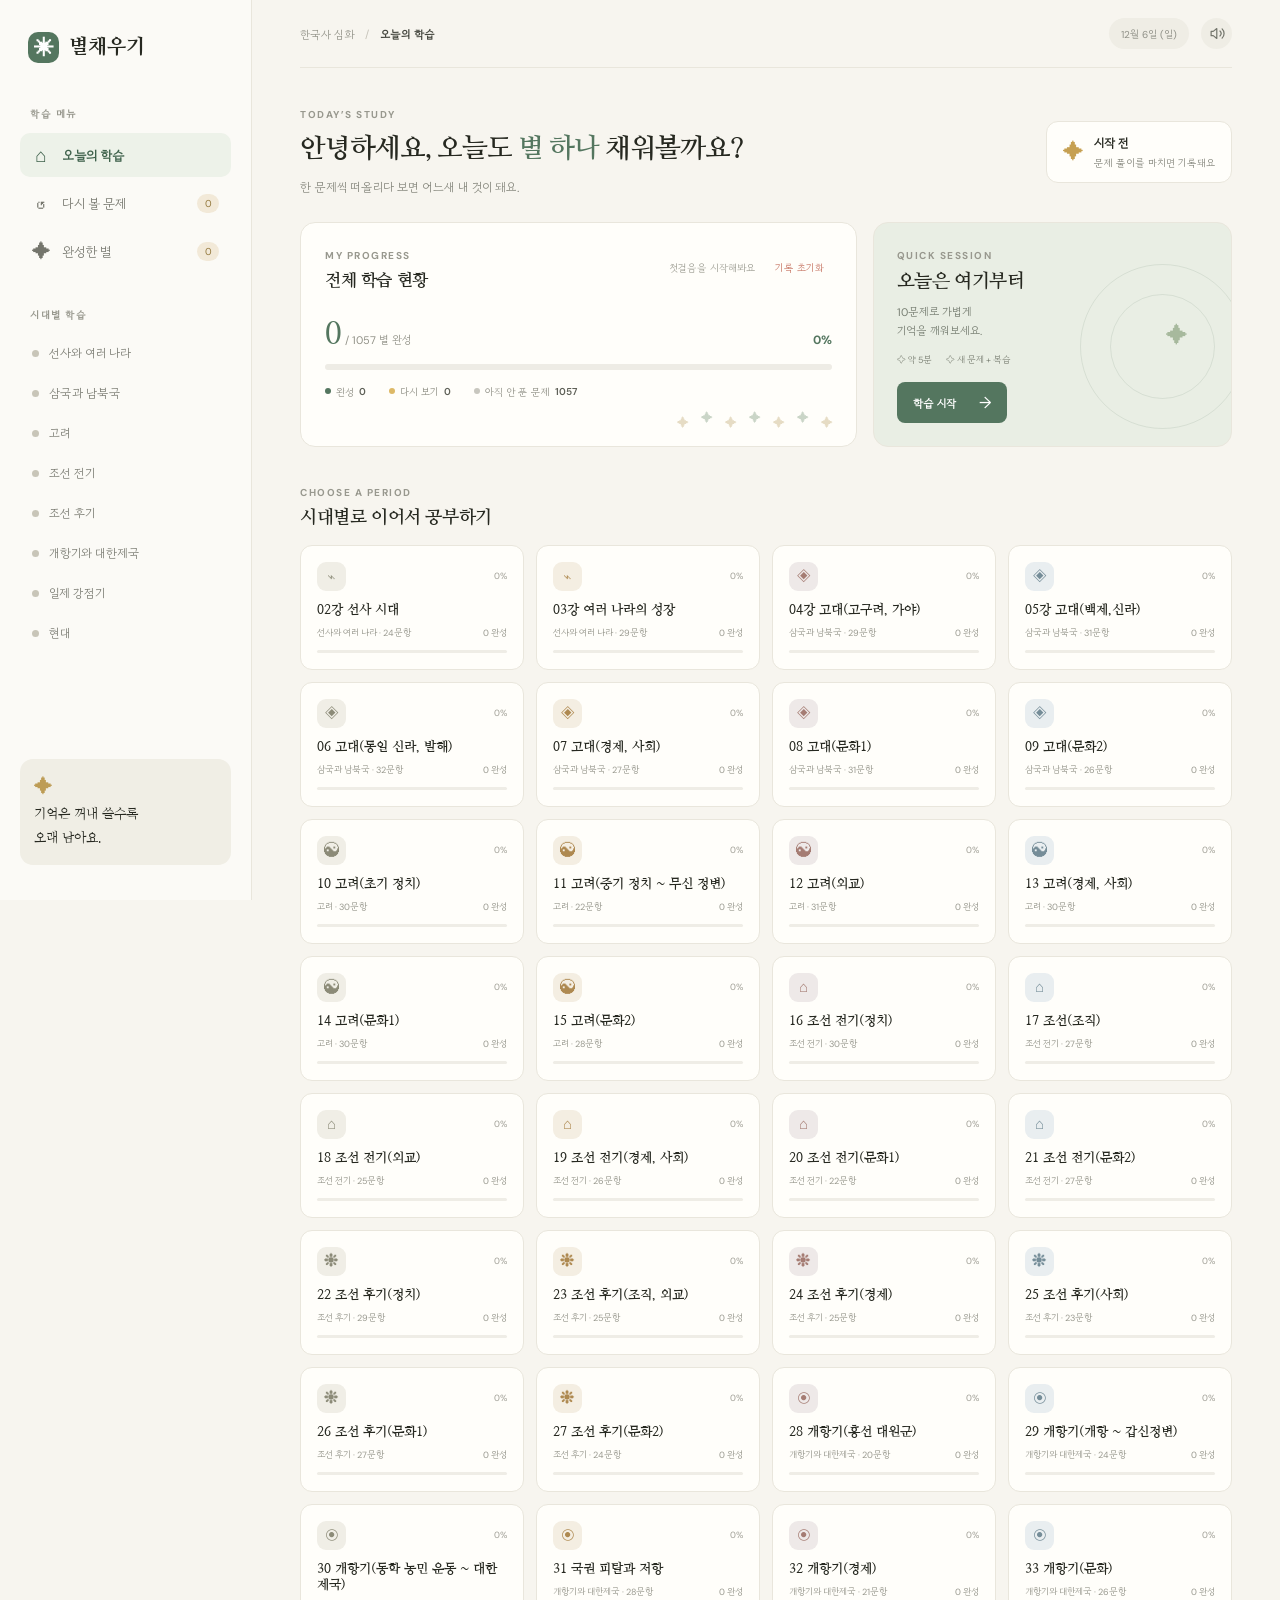
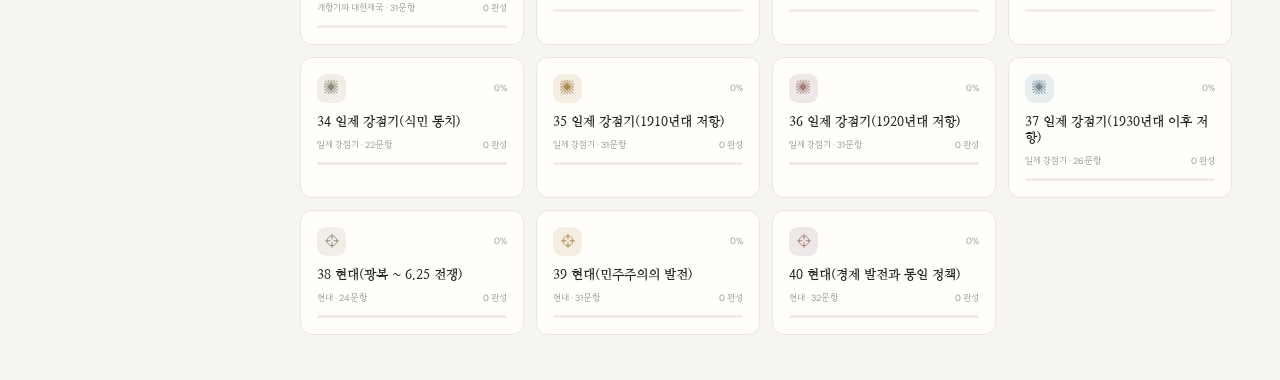
==== index.html @ 047327b3 "Skip mastered questions in lesson practice" ====
<!doctype html>
<html lang="ko">
  <head>
    <meta charset="UTF-8" />
    <meta name="viewport" content="width=device-width, initial-scale=1, viewport-fit=cover" />
    <meta name="theme-color" content="#f7f5ef" />
    <meta name="apple-mobile-web-app-capable" content="yes" />
    <meta name="apple-mobile-web-app-status-bar-style" content="default" />
    <meta name="description" content="한국사 핵심 빈칸을 채우고 반복해서 외우는 별채우기 학습 웹앱" />
    <link rel="manifest" href="manifest.webmanifest" />
    <link rel="icon" href="assets/star.svg" type="image/svg+xml" />
    <link rel="apple-touch-icon" href="assets/star.svg" />
    <link rel="stylesheet" href="assets/styles.css?v=20261003-8" />
    <title>별채우기 — 한국사 암기</title>
  </head>
  <body>
    <div class="app-shell">
      <aside class="sidebar">
        <a class="brand" href="#home" aria-label="별채우기 홈">
          <span class="brand-mark">✳</span><span>별채우기</span>
        </a>
        <div class="side-label">학습 메뉴</div>
        <nav class="nav-list" aria-label="주 메뉴">
          <button class="nav-item active" data-view="home"><span class="nav-icon">⌂</span>오늘의 학습</button>
          <button class="nav-item" data-view="review"><span class="nav-icon">↺</span>다시 볼 문제 <span class="nav-count" id="sidebar-review-count">0</span></button>
          <button class="nav-item" data-view="mastered"><span class="nav-icon">✦</span>완성한 별 <span class="nav-count" id="mastered-nav-count">0</span></button>
        </nav>
        <div class="side-label course-label">시대별 학습</div>
        <div class="course-nav" id="course-nav"></div>
        <div class="sidebar-note"><span class="note-spark">✦</span><p>기억은 꺼내 쓸수록<br />오래 남아요.</p></div>
      </aside>

      <main class="main-content">
        <header class="topbar">
          <div class="breadcrumb"><span>한국사 심화</span><span class="crumb-slash">/</span><strong id="breadcrumb-current">오늘의 학습</strong></div>
          <div class="top-actions"><span class="date-chip" id="today-date"></span><button class="icon-button" id="sound-toggle" aria-label="효과음 설정">♪</button></div>
        </header>

        <section class="view active" id="home-view">
          <div class="welcome-row">
            <div><div class="eyebrow">TODAY’S STUDY</div><h1>안녕하세요, 오늘도 <span>별 하나</span> 채워볼까요?</h1><p class="welcome-copy">한 문제씩 떠올리다 보면 어느새 내 것이 돼요.</p></div>
            <div class="streak-card"><span class="streak-icon">✦</span><div><strong id="streak-value">시작 전</strong><small id="streak-caption">문제 풀이를 마치면 기록돼요</small></div></div>
          </div>

          <div class="overview-grid">
            <article class="panel progress-panel">
              <div class="panel-heading"><div><span class="eyebrow">MY PROGRESS</span><h2>전체 학습 현황</h2></div><div class="progress-tools"><span class="progress-caption" id="progress-caption">첫걸음을 시작해봐요</span><button class="reset-progress-button" id="reset-progress" type="button">기록 초기화</button></div></div>
              <div class="progress-main"><div class="progress-number"><strong id="mastered-count">0</strong><span> / <span id="total-count">0</span> 별 완성</span></div><div class="progress-percent" id="progress-percent">0%</div></div>
              <div class="progress-track"><div class="progress-fill" id="progress-fill"></div></div>
              <div class="progress-footer"><span><i class="dot dot-done"></i>완성 <b id="done-count">0</b></span><span><i class="dot dot-review"></i>다시 보기 <b id="review-inline-count">0</b></span><span><i class="dot dot-new"></i>아직 안 푼 문제 <b id="new-count">0</b></span></div>
              <div class="mini-stars" aria-hidden="true"><span>✦</span><span>✦</span><span>✦</span><span>✦</span><span>✦</span><span>✦</span><span>✦</span></div>
            </article>
            <article class="panel session-panel">
              <span class="eyebrow">QUICK SESSION</span><h2>오늘은 여기부터</h2><p>10문제로 가볍게<br />기억을 깨워보세요.</p>
              <div class="session-meta"><span>✧ 약 5분</span><span>✧ 새 문제 + 복습</span></div>
              <button class="primary-button" id="start-session">학습 시작 <span>→</span></button>
              <div class="orbit orbit-one"></div><div class="orbit orbit-two"></div><span class="session-star">✦</span>
            </article>
          </div>

          <div class="section-heading" id="period-section"><div><span class="eyebrow">CHOOSE A PERIOD</span><h2>시대별로 이어서 공부하기</h2></div></div>
          <div class="course-grid" id="course-grid"></div>
        </section>

        <section class="view" id="study-view">
          <div class="study-top"><button class="back-button" id="leave-study">← <span>학습 나가기</span></button><div class="study-context"><span id="study-course-label">고대</span><span class="crumb-slash">·</span><span id="study-topic-label">선사 시대</span></div><div class="study-counter"><span id="study-index">1</span><i>/</i><span id="study-total">10</span></div></div>
          <div class="study-progress-track"><div class="study-progress-fill" id="study-progress-fill"></div></div>
          <div class="study-layout">
            <article class="question-card">
              <div class="question-kicker"><span class="question-number" id="question-number">01</span><span class="question-tag" id="question-tag">선사 시대</span><span class="question-type">빈칸 채우기</span></div>
              <h1 class="question-text" id="question-text"></h1>
              <p class="question-hint" id="question-hint">빈칸에 들어갈 말을 떠올려 보세요.</p>
              <div class="answer-area" id="answer-area"></div>
              <div class="answer-actions"><button class="hint-button" id="hint-button">초성 힌트 보기 <span>↗</span></button><button class="primary-button check-button" id="check-answer">정답 확인 <span>→</span></button></div>
              <div class="result-box hidden" id="result-box" aria-live="polite"></div>
            </article>
            <aside class="study-aside">
              <div class="aside-star-art"><div class="star-ring ring-a"></div><div class="star-ring ring-b"></div><span class="big-star">✦</span><span class="tiny-star t1">✧</span><span class="tiny-star t2">✧</span><span class="tiny-star t3">✦</span></div>
              <div class="aside-message"><span class="eyebrow">REMEMBER</span><h3>먼저 떠올리고,<br />그 다음 확인해요.</h3><p>기억을 꺼내는 연습이<br />오래가는 암기를 만들어요.</p></div>
              <div class="session-score"><span>이번 세션 정답</span><strong id="session-score">0</strong><span>문제</span></div>
            </aside>
          </div>
        </section>

        <section class="view" id="review-view">
          <div class="review-header"><div><span class="eyebrow">YOUR REVIEW LIST</span><h1>다시 보면 내 것이 돼요.</h1><p>틀렸거나 헷갈렸던 문제를 모았어요.</p></div><div class="review-bubble"><span>↺</span><strong id="review-total-head">0</strong><small>문제 대기 중</small></div></div>
          <div class="review-filter"><div class="filter-tabs"><button class="filter-tab active" data-filter="all">전체 <span id="filter-count-all">0</span></button><button class="filter-tab" data-filter="wrong">틀린 문제 <span id="filter-count-wrong">0</span></button><button class="filter-tab" data-filter="unsure">헷갈린 문제 <span id="filter-count-unsure">0</span></button></div><button class="primary-button review-start" id="start-review">복습 시작 <span>→</span></button></div>
          <div class="review-list" id="review-list"></div>
        </section>

        <section class="view" id="mastered-view">
          <div class="review-header"><div><span class="eyebrow">YOUR COMPLETED STARS</span><h1>완성한 별을 다시 살펴봐요.</h1><p>확실히 기억한다고 표시한 문제와 정답을 모았어요.</p></div><div class="review-bubble"><span>✦</span><strong id="mastered-total-head">0</strong><small>완성한 문제</small></div></div>
          <div class="mastered-toolbar"><label for="mastered-course-filter">시대별로 보기</label><select id="mastered-course-filter"><option value="all">전체 시대</option></select></div>
          <div class="review-list" id="mastered-list"></div>
        </section>

        <section class="view" id="complete-view">
          <div class="complete-card"><div class="complete-art"><span>✦</span><span>✧</span><span>✦</span><div class="complete-orbit"></div></div><span class="eyebrow">SESSION COMPLETE</span><h1>오늘의 별을 채웠어요!</h1><p id="complete-message">오늘도 기억을 꺼내는 연습을 했어요.</p><div class="complete-stats"><div><strong id="complete-correct">0</strong><span>맞힌 문제</span></div><i></i><div><strong id="complete-mastered">0</strong><span>완성한 별</span></div><i></i><div><strong id="complete-review">0</strong><span>다시 볼 문제</span></div></div><button class="primary-button" id="return-home">홈으로 돌아가기 <span>→</span></button></div>
        </section>
      </main>
      <nav class="mobile-nav" aria-label="하단 메뉴"><button class="active" data-view="home"><span>⌂</span>학습</button><button id="mobile-period-nav"><span>◷</span>시대별</button><button data-view="review"><span>↺</span>복습<em id="mobile-review-count">0</em></button><button data-view="mastered"><span>✦</span>완성</button></nav>
      <div class="mobile-period-overlay hidden" id="mobile-period-overlay"><section class="mobile-period-menu" role="dialog" aria-modal="true" aria-labelledby="mobile-period-title"><div class="mobile-period-heading"><h2 id="mobile-period-title">시대별 학습</h2><button id="close-mobile-period" type="button" aria-label="닫기">×</button></div><div id="mobile-period-list" class="mobile-period-list"></div></section></div>
    </div>
    <div class="toast" id="toast" role="status"></div>
    <script src="assets/main.js?v=20261004-17"></script>
  </body>
</html>
---- assets/styles.css ----
@import url('https://fonts.googleapis.com/css2?family=DM+Sans:wght@400;500;600;700&family=Gowun+Dodum&family=Nanum+Myeongjo:wght@400;700;800&display=swap');
:root{--paper:#f7f5ef;--white:#fffefa;--ink:#262820;--muted:#898a80;--line:#e9e6dc;--green:#54765f;--green-dark:#3f624c;--green-pale:#edf2e9;--gold:#ddb967;--coral:#c87968;--serif:'Nanum Myeongjo',serif;--sans:'DM Sans','Gowun Dodum',sans-serif}*{box-sizing:border-box}html{min-height:100%;background:var(--paper)}body{margin:0;color:var(--ink);font-family:var(--sans);font-size:14px;background:var(--paper);min-height:100vh;-webkit-font-smoothing:antialiased}button{font:inherit;color:inherit;border:0;cursor:pointer;-webkit-tap-highlight-color:transparent}.app-shell{min-height:100vh}.sidebar{width:252px;background:#fbfaf6;border-right:1px solid var(--line);position:fixed;inset:0 auto 0 0;padding:32px 20px 20px;display:flex;flex-direction:column;z-index:5}.brand{display:flex;align-items:center;gap:10px;text-decoration:none;color:var(--ink);font-family:var(--serif);font-size:20px;font-weight:800;margin:0 0 43px 8px}.brand-mark{display:grid;place-items:center;width:31px;height:31px;border-radius:10px;background:var(--green);color:#fff;font-family:var(--sans);font-size:20px}.side-label,.eyebrow{font-size:10px;letter-spacing:1.5px;font-weight:700;color:#98988e}.side-label{margin:0 0 12px 10px}.nav-list{display:grid;gap:4px}.nav-item{width:100%;height:44px;text-align:left;display:flex;align-items:center;gap:12px;background:transparent;border-radius:10px;padding:0 12px;color:#74756c;font-size:13px}.nav-item.active{background:var(--green-pale);color:var(--green-dark);font-weight:700}.nav-icon{width:18px;text-align:center;font-size:19px}.nav-count{margin-left:auto;min-width:22px;padding:3px 6px;text-align:center;background:#f2e9d8;color:#957a3f;border-radius:20px;font-size:10px}.course-label{margin-top:34px}.course-nav{display:grid;gap:2px;overflow:auto}.course-item{display:flex;align-items:center;gap:10px;height:38px;background:none;text-align:left;padding:0 12px;color:#7b7c73;border-radius:8px;font-size:12px}.course-item:hover,.course-item.selected{background:#f0eee6;color:var(--green-dark)}.course-dot{width:7px;height:7px;background:#c8c5b8;border-radius:50%}.course-item.selected .course-dot{background:var(--green)}.sidebar-note{margin-top:auto;margin-bottom:15px;background:#f0eee5;border-radius:13px;padding:15px 14px;position:relative}.sidebar-note p{font-family:var(--serif);font-size:13px;line-height:1.8;margin:4px 0 0}.note-spark{color:#bd9c55;font-size:19px}.main-content{margin-left:252px;padding:0 48px 45px;max-width:1600px}.topbar{height:68px;border-bottom:1px solid var(--line);display:flex;align-items:center;justify-content:space-between}.breadcrumb{display:flex;gap:11px;align-items:center;font-size:11px;color:#929288}.breadcrumb strong{color:#45473f;font-weight:600}.crumb-slash{color:#c6c3b9}.top-actions{display:flex;align-items:center;gap:12px}.date-chip{font-size:10px;color:#8f9087;background:#efede5;border-radius:20px;padding:8px 12px}.icon-button{width:31px;height:31px;border-radius:50%;background:#efede5;color:#73756c}.view{display:none}.view.active{display:block}.welcome-row{display:flex;justify-content:space-between;align-items:center;padding:40px 0 26px}.welcome-row h1{font-family:var(--serif);font-size:27px;line-height:1.5;letter-spacing:-1px;margin:8px 0}.welcome-row h1 span{color:var(--green)}.welcome-copy{margin:0;color:#85867c;font-size:12px}.streak-card{display:flex;align-items:center;gap:10px;background:#fffefa;border:1px solid var(--line);padding:12px 16px;border-radius:12px}.streak-icon{color:#c6a052;font-size:21px}.streak-card strong,.streak-card small{display:block}.streak-card strong{font-size:12px}.streak-card small{font-size:10px;color:var(--muted);margin-top:3px}.overview-grid{display:grid;grid-template-columns:1.55fr 1fr;gap:16px}.panel{border:1px solid var(--line);border-radius:15px;background:var(--white);min-height:225px;position:relative;overflow:hidden}.progress-panel{padding:22px 24px}.panel-heading{display:flex;justify-content:space-between;align-items:center}.panel h2,.section-heading h2{font-family:var(--serif);font-size:17px;margin:7px 0 0;letter-spacing:-.4px}.progress-caption{font-size:10px;color:#a0a096}.progress-main{display:flex;align-items:baseline;justify-content:space-between;margin-top:24px}.progress-number strong{font-family:var(--serif);font-size:31px;font-weight:700;color:var(--green)}.progress-number span{font-size:11px;color:#929288}.progress-percent{font-weight:700;color:var(--green);font-size:12px}.progress-track,.study-progress-track{height:6px;border-radius:10px;background:#eeece5;overflow:hidden}.progress-track{margin-top:10px}.progress-fill,.study-progress-fill{height:100%;width:0;background:var(--green);border-radius:inherit;transition:width .35s}.progress-footer{display:flex;gap:23px;margin-top:14px;font-size:10px;color:#929288}.progress-footer span{display:flex;align-items:center;gap:5px}.progress-footer b{color:#5e6057;font-weight:600}.dot{width:6px;height:6px;border-radius:50%;display:inline-block}.dot-done{background:var(--green)}.dot-review{background:var(--gold)}.dot-new{background:#c8c7bf}.mini-stars{position:absolute;right:23px;bottom:15px;color:#e6dcc4;display:flex;gap:12px;font-size:12px}.mini-stars span:nth-child(2n){transform:translateY(-5px);color:#cad5c7}.session-panel{padding:22px 23px;background:#e9eee4}.session-panel h2{font-size:19px;position:relative;z-index:1}.session-panel p{color:#777e72;font-size:11px;line-height:1.8;margin:9px 0 11px;position:relative;z-index:1}.session-meta{display:flex;gap:14px;color:#82877b;font-size:9px;position:relative;z-index:1}.primary-button{height:41px;border-radius:8px;background:var(--green);color:white;padding:0 16px;font-size:11px;font-weight:700;display:inline-flex;align-items:center;justify-content:center;gap:23px;transition:background .2s,transform .2s}.primary-button:hover{background:var(--green-dark);transform:translateY(-1px)}.session-panel .primary-button{margin-top:16px;position:relative;z-index:1}.session-panel .primary-button span,.check-button span,.review-start span{font-size:16px;font-weight:400}.orbit{position:absolute;border:1px solid rgba(84,118,95,.13);border-radius:50%;width:165px;height:165px;right:-14px;top:41px}.orbit-two{width:105px;height:105px;right:16px;top:71px}.session-star{position:absolute;right:43px;top:98px;color:#a7b99d;font-size:22px}.section-heading{display:flex;justify-content:space-between;align-items:flex-end;margin:35px 0 15px}.section-heading h2{font-size:18px}.text-button{background:none;color:#85867c;font-size:10px;padding:6px 0}.text-button span{color:var(--green);margin-left:5px}.course-grid{display:grid;grid-template-columns:repeat(4,minmax(0,1fr));gap:12px}.course-card{border:1px solid var(--line);border-radius:12px;background:var(--white);min-height:120px;padding:16px;cursor:pointer;transition:transform .2s,border-color .2s;position:relative}.course-card:hover{transform:translateY(-2px);border-color:#b5c4b0}.course-card-top{display:flex;justify-content:space-between;align-items:center}.course-icon{width:29px;height:29px;background:#f0eee6;border-radius:9px;display:grid;place-items:center;color:#8c8b78;font-size:15px}.course-card:nth-child(4n+2) .course-icon{background:#f4eee2;color:#ae8950}.course-card:nth-child(4n+3) .course-icon{background:#eee9e8;color:#a57c73}.course-card:nth-child(4n+4) .course-icon{background:#e9eef0;color:#758d98}.course-completion{font-size:9px;color:#a09f96}.course-card h3{font-family:var(--serif);font-size:13px;margin:12px 0 7px}.course-meta{font-size:9px;color:#99998f;display:flex;justify-content:space-between}.course-mini-track{height:3px;background:#efede6;border-radius:9px;margin-top:11px}.course-mini-fill{height:100%;background:var(--green);border-radius:inherit}.bottom-tip{margin-top:20px;border-top:1px solid var(--line);padding:16px 2px;display:flex;align-items:center;gap:10px;color:#818278}.bottom-tip>span:first-child{font-size:17px;color:#b49b62}.bottom-tip p{font-family:var(--serif);font-size:11px;margin:0}.tip-label{margin-left:auto;font-size:9px;color:#aaa99f}.study-top{display:grid;grid-template-columns:1fr auto 1fr;align-items:center;padding:22px 0 15px}.back-button{justify-self:start;background:none;color:#85867c;font-size:12px;padding:8px 0}.back-button span{margin-left:6px}.study-context{font-size:11px;color:#73776d}.study-counter{justify-self:end;font-size:12px;color:#55594f}.study-counter i{font-style:normal;color:#b6b6ad;margin:0 5px}.study-progress-track{height:4px}.study-progress-fill{background:#92a68e}.study-layout{display:grid;grid-template-columns:minmax(0,1fr) 270px;gap:20px;max-width:1080px;margin:45px auto 0}.question-card{background:var(--white);border:1px solid var(--line);border-radius:17px;padding:33px 37px 28px;min-height:400px;box-shadow:0 8px 30px rgba(66,66,45,.025)}.question-kicker{display:flex;align-items:center;gap:9px}.question-number{font-family:var(--serif);font-size:13px;font-weight:700;color:var(--green);background:var(--green-pale);border-radius:7px;padding:6px 8px}.question-tag{font-size:10px;color:#88897f}.question-type{margin-left:auto;font-size:9px;color:#a0a096;background:#f2f0e9;border-radius:20px;padding:6px 10px}.question-text{font-family:var(--serif);font-size:22px;line-height:2.1;letter-spacing:-.7px;font-weight:700;margin:35px 0 9px;word-break:keep-all}.blank-input{font:700 18px var(--sans);color:var(--green-dark);border:0;border-bottom:2px solid #b9c8b4;border-radius:0;background:#f2f5ef;width:90px;min-width:48px;max-width:175px;text-align:center;padding:4px 7px;outline:none;vertical-align:baseline}.blank-input:focus{border-color:var(--green);background:#edf2e9}.blank-input.correct{color:var(--green);border-color:var(--green)}.blank-input.wrong{color:var(--coral);border-color:var(--coral);background:#fbefeb}.question-hint{font-size:10px;color:#a09f96;margin:0 0 25px}.answer-area{display:grid;grid-template-columns:repeat(2,minmax(0,1fr));gap:11px}.answer-field label{display:block;font-size:9px;color:#95958b;margin-bottom:6px}.answer-field input{width:100%;height:42px;border:1px solid #e8e6dc;background:#fbfaf6;border-radius:8px;padding:0 11px;font-size:13px;outline:none}.answer-field input:focus{border-color:#9aad94;box-shadow:0 0 0 3px rgba(84,118,95,.08)}.answer-actions{display:flex;align-items:center;justify-content:space-between;margin-top:22px}.hint-button{background:none;color:#85867c;font-size:10px}.hint-button span{margin-left:4px;color:var(--gold)}.check-button{min-width:133px}.result-box{margin-top:16px;border-radius:9px;padding:13px 15px;font-size:11px;line-height:1.7}.result-box.correct{background:#edf3e9;color:#496b52}.result-box.incorrect{background:#f8eeea;color:#a76253}.result-title{font-weight:700;margin-bottom:3px}.result-answer{font-family:var(--serif);font-weight:700}.result-actions{display:flex;gap:8px;margin-top:10px}.result-actions button{font-size:10px;padding:7px 10px;border-radius:6px;background:rgba(255,255,255,.65);color:inherit}.study-aside{border-radius:15px;background:#eeeee6;overflow:hidden;position:relative;min-height:400px;display:flex;flex-direction:column}.aside-star-art{height:188px;position:relative;display:grid;place-items:center;background:#e8ebe1}.star-ring{position:absolute;border:1px solid rgba(84,118,95,.2);border-radius:50%;width:125px;height:125px}.ring-b{width:165px;height:165px}.big-star{font-size:39px;color:#829a7d;text-shadow:0 0 24px rgba(133,163,126,.3)}.tiny-star{position:absolute;color:#bcaa76;font-size:13px}.t1{left:26%;top:30%}.t2{right:25%;top:26%;font-size:10px}.t3{right:30%;bottom:22%;font-size:10px}.aside-message{padding:18px 22px}.aside-message h3{font-family:var(--serif);font-size:15px;line-height:1.8;margin:8px 0}.aside-message p{color:#88897e;font-size:10px;line-height:1.7;margin:0}.session-score{margin-top:auto;border-top:1px solid #dedfd5;padding:14px 21px;display:flex;align-items:baseline;gap:7px;color:#88897f;font-size:10px}.session-score strong{font:700 21px var(--serif);color:var(--green)}.review-header{display:flex;justify-content:space-between;align-items:center;padding:41px 0 25px}.review-header h1{font:700 25px var(--serif);letter-spacing:-.6px;margin:9px 0}.review-header p{font-size:11px;color:#88897f;margin:0}.review-bubble{width:82px;height:82px;border:1px solid var(--line);background:var(--white);border-radius:50%;display:flex;flex-direction:column;align-items:center;justify-content:center;position:relative}.review-bubble>span{font-size:13px;color:var(--gold);position:absolute;top:7px;right:17px}.review-bubble strong{font:700 21px var(--serif);color:var(--green);margin-top:4px}.review-bubble small{font-size:8px;color:#9a9a90;margin-top:2px}.review-filter{display:flex;justify-content:space-between;align-items:center;border-bottom:1px solid var(--line)}.filter-tabs{display:flex;gap:19px}.filter-tab{background:none;padding:12px 1px;color:#8b8c83;font-size:10px;border-bottom:2px solid transparent}.filter-tab.active{color:var(--green-dark);font-weight:700;border-color:var(--green)}.filter-tab span{margin-left:4px;color:#aaa99f}.review-start{height:36px;margin-bottom:7px}.review-list{display:grid;gap:9px;padding-top:15px}.review-row{background:var(--white);border:1px solid var(--line);border-radius:11px;padding:14px 16px;display:grid;grid-template-columns:auto 1fr auto;align-items:center;gap:12px}.review-state{font-size:8px;border-radius:20px;padding:6px 8px;background:#f7ebe6;color:#ad6d5d;white-space:nowrap}.review-state.unsure{background:#f5f0e3;color:#aa8a4a}.review-row p{font:700 12px/1.8 var(--serif);margin:0}.review-row small{display:block;font:10px var(--sans);color:#98988d;margin-top:4px}.review-open{background:#f1f0e9;color:#74766c;border-radius:7px;padding:8px 11px;font-size:9px}.empty-state{text-align:center;padding:80px 15px;background:var(--white);border:1px dashed #dedbd0;border-radius:13px}.empty-state>span{font-size:29px;color:#bdad7e}.empty-state h3{font:700 17px var(--serif);margin:13px 0 7px}.empty-state p{font-size:11px;color:#8f9086;margin:0}.complete-card{max-width:550px;margin:66px auto 0;text-align:center;background:var(--white);border:1px solid var(--line);border-radius:18px;padding:35px 35px 31px;position:relative;overflow:hidden}.complete-art{height:110px;position:relative;display:grid;place-items:center;color:#879b7e}.complete-art>span:first-child{font-size:53px;text-shadow:0 0 24px #dbe4d6}.complete-art>span:nth-child(2){position:absolute;top:15px;left:31%;color:#c4aa69}.complete-art>span:nth-child(3){position:absolute;top:25px;right:30%;font-size:12px;color:#c4aa69}.complete-orbit{position:absolute;width:118px;height:118px;border:1px solid #e6e8dc;border-radius:50%}.complete-card h1{font:700 23px var(--serif);margin:10px 0}.complete-card>p{font-size:11px;color:#85867c}.complete-stats{display:flex;justify-content:center;align-items:center;gap:30px;margin:27px 0}.complete-stats div{display:grid;gap:5px}.complete-stats strong{font:700 21px var(--serif);color:var(--green)}.complete-stats span{font-size:9px;color:#93938a}.complete-stats i{height:28px;border-left:1px solid var(--line)}.complete-card>.primary-button{margin-top:2px}.mobile-nav{display:none}.toast{position:fixed;bottom:25px;left:50%;transform:translate(-50%,15px);padding:11px 16px;border-radius:9px;background:#33382f;color:#fff;font-size:11px;opacity:0;pointer-events:none;transition:.25s;z-index:20}.toast.show{opacity:1;transform:translate(-50%,0)}.hidden{display:none!important}
@media(min-width:1400px){.main-content{padding-left:64px;padding-right:64px}.course-card{min-height:132px;padding:18px}.panel{min-height:240px}.study-layout{margin-top:55px}.question-card{padding:39px 44px}.question-text{font-size:25px}}
@media(max-width:1100px){.sidebar{width:220px;padding-left:15px;padding-right:15px}.main-content{margin-left:220px;padding-left:28px;padding-right:28px}.course-grid{grid-template-columns:repeat(3,minmax(0,1fr))}.overview-grid{grid-template-columns:1fr 1fr}.progress-footer{gap:12px}.study-layout{grid-template-columns:minmax(0,1fr) 225px;gap:14px}.question-card{padding:28px}.welcome-row h1{font-size:23px}}
@media(max-width:760px){.sidebar{display:none}.main-content{margin:0;padding:0 19px 85px}.topbar{height:57px}.date-chip{display:none}.welcome-row{padding:26px 0 19px;align-items:flex-start}.welcome-row h1{font-size:21px}.welcome-copy{font-size:10px}.streak-card{padding:9px 11px;gap:7px}.streak-icon{font-size:17px}.streak-card strong{font-size:10px}.streak-card small{font-size:8px}.overview-grid{grid-template-columns:1fr;gap:10px}.panel{min-height:202px}.session-panel{min-height:205px}.section-heading{margin:26px 0 12px}.section-heading h2{font-size:15px}.course-grid{grid-template-columns:repeat(2,minmax(0,1fr));gap:9px}.course-card{padding:13px;min-height:112px}.course-card h3{font-size:12px}.bottom-tip{align-items:flex-start}.bottom-tip p{line-height:1.7}.tip-label{display:none}.study-top{padding-top:13px}.study-layout{display:block;margin-top:22px}.question-card{padding:23px 19px;min-height:0}.question-text{font-size:19px;line-height:2;margin:27px 0 8px}.question-hint{margin-bottom:19px}.answer-area{grid-template-columns:1fr 1fr}.study-aside{display:none}.study-context{font-size:10px}.back-button{font-size:10px}.review-header{padding:27px 0 19px}.review-header h1{font-size:20px}.review-bubble{width:67px;height:67px}.review-filter{align-items:flex-end}.filter-tabs{gap:12px}.filter-tab{font-size:9px}.review-row{grid-template-columns:auto 1fr;gap:8px;padding:12px}.review-row p{font-size:11px}.review-open{grid-column:2;justify-self:start}.complete-card{margin-top:35px;padding:27px 18px}.mobile-nav{height:61px;position:fixed;bottom:0;left:0;right:0;display:flex;justify-content:space-around;align-items:center;background:#fbfaf7;border-top:1px solid var(--line);z-index:10;padding-bottom:env(safe-area-inset-bottom)}.mobile-nav button{position:relative;background:none;color:#93938a;font-size:9px;display:grid;justify-items:center;gap:2px}.mobile-nav button span{font-size:20px}.mobile-nav button.active{color:var(--green-dark)}.mobile-nav em{font-style:normal;position:absolute;right:-12px;top:-3px;border-radius:9px;background:#e9debf;color:#857343;padding:1px 4px;font-size:8px}.study-progress-track{margin-bottom:0}.question-type{font-size:8px}.answer-actions{margin-top:17px}.check-button{height:39px}.result-actions{flex-wrap:wrap}}
@media(orientation:landscape) and (min-width:761px) and (max-height:700px){.study-layout{margin-top:22px}.question-card{min-height:0;padding:22px 30px}.question-text{margin-top:18px;font-size:20px;line-height:1.8}.question-hint{margin-bottom:12px}.study-aside{min-height:360px}.aside-star-art{height:150px}.aside-message{padding-top:12px}.welcome-row{padding-top:26px;padding-bottom:18px}}
@media(prefers-reduced-motion:reduce){*,*::before,*::after{scroll-behavior:auto!important;transition:none!important}}

.mastered-toolbar{display:flex;align-items:center;gap:12px;padding:16px 0;border-bottom:1px solid var(--line);font-size:10px;color:#85867c}.mastered-toolbar select{appearance:none;-webkit-appearance:none;height:38px;min-width:190px;border:1px solid var(--line);border-radius:9px;background-color:var(--white);background-image:url("data:image/svg+xml,%3Csvg xmlns='http://www.w3.org/2000/svg' viewBox='0 0 12 8'%3E%3Cpath d='m1 1 5 5 5-5' fill='none' stroke='%2354765f' stroke-linecap='round' stroke-linejoin='round' stroke-width='1.5'/%3E%3C/svg%3E");background-repeat:no-repeat;background-position:right 13px center;background-size:12px;padding:0 38px 0 12px;color:var(--green-dark);font:600 11px var(--sans);cursor:pointer;transition:border-color .2s,box-shadow .2s,background-color .2s}.mastered-toolbar select:hover{background-color:#fbfaf6;border-color:#d5d2c7}.mastered-toolbar select:focus-visible{outline:none;border-color:var(--green);box-shadow:0 0 0 3px rgba(84,118,95,.12)}.mastered-toolbar select option{background:var(--white);color:var(--ink)}.mastered-answer{background:#edf3e9;color:#496b52;border-radius:4px;padding:1px 4px;font-weight:700}.mastered-state{background:#edf3e9;color:#496b52}.mastered-row p{line-height:2}
.progress-tools{display:flex;align-items:center;gap:12px}.reset-progress-button{background:transparent;color:var(--coral);font-size:10px;padding:6px 8px;border-radius:7px;white-space:nowrap;transition:background-color .2s,color .2s}.reset-progress-button:hover{background:#f8eeea;color:#a85f50}.reset-progress-button:focus-visible{outline:2px solid var(--coral);outline-offset:2px}@media(max-width:720px){.progress-tools{gap:6px}.reset-progress-button{font-size:9px;padding:5px 6px}}

/* Keep the dashboard cards readable at tablet widths. */
@media(max-width:1100px){.overview-grid{grid-template-columns:minmax(0,1fr)}.progress-panel .panel-heading{align-items:flex-start;gap:12px}.progress-panel .panel-heading>div:first-child{min-width:0}.progress-panel .panel-heading h2{white-space:nowrap}.progress-tools{flex-direction:column;align-items:flex-end;gap:3px;flex-shrink:0}.progress-caption{text-align:right}}
@media(max-width:760px){.progress-panel .panel-heading{gap:8px}.progress-panel .panel-heading h2{font-size:15px}.progress-tools{gap:2px}.progress-caption{font-size:9px}}
.icon-button svg{width:17px;height:17px;display:block;margin:auto;transform:translateX(1px);fill:none;stroke:currentColor;stroke-width:1.7;stroke-linecap:round;stroke-linejoin:round}
.mobile-period-overlay{position:fixed;inset:0;z-index:12;background:#26282055;display:flex;align-items:flex-end;justify-content:center;padding:16px 16px calc(73px + env(safe-area-inset-bottom))}.mobile-period-menu{width:min(100%,440px);max-height:min(68vh,570px);overflow:auto;border:1px solid var(--line);border-radius:18px;background:var(--white);box-shadow:0 14px 50px #26282022;padding:17px 18px 15px}.mobile-period-heading{display:flex;align-items:center;justify-content:space-between;margin-bottom:10px}.mobile-period-heading h2{font:700 17px var(--serif);margin:0}.mobile-period-heading button{width:30px;height:30px;border-radius:50%;background:#f1f0e9;color:#707268;font-size:20px;line-height:1}.mobile-period-list{display:grid;gap:3px}.mobile-period-list button{height:43px;display:flex;align-items:center;gap:11px;padding:0 9px;text-align:left;border-radius:9px;background:transparent;color:#66695f;font-size:12px}.mobile-period-list button:hover,.mobile-period-list button:active{background:var(--green-pale);color:var(--green-dark)}.mobile-course-icon{width:24px;height:24px;display:grid;place-items:center;border-radius:7px;background:#f0eee5;color:#898575}.mobile-course-arrow{margin-left:auto;color:#aaa99f}
/* Avoid iOS Safari's double-tap zoom on ordinary controls while preserving pinch zoom. */
html,body,button,a,input,select{touch-action:manipulation}
@media(max-width:480px){.welcome-row{display:grid;grid-template-columns:minmax(0,1fr);gap:11px;align-items:start;padding-top:23px}.welcome-row>div:first-child{min-width:0}.welcome-row h1{font-size:20px;line-height:1.45;max-width:100%;overflow-wrap:break-word}.welcome-copy{max-width:32ch;line-height:1.6}.streak-card{justify-self:end;max-width:100%}}
@media(max-width:480px){.main-content{padding-left:16px;padding-right:16px}.topbar{height:52px}.breadcrumb{font-size:10px}.welcome-row{padding:21px 0 13px;gap:8px}.welcome-row h1{font-size:20px;line-height:1.4;letter-spacing:-.6px}.welcome-copy{font-size:10px;margin-top:5px}.streak-card{justify-self:start;padding:6px 10px;border-radius:9px;gap:7px}.streak-icon{font-size:15px}.streak-card strong,.streak-card small{display:inline-block;font-size:9px}.streak-card small{margin:0 0 0 6px}.overview-grid{display:flex;flex-direction:column;gap:9px}.session-panel{order:-1;display:grid;grid-template-columns:minmax(0,1fr) auto;align-content:center;column-gap:10px;row-gap:0;min-height:0;padding:14px 15px}.session-panel>.eyebrow{grid-column:1;grid-row:1}.session-panel h2{grid-column:1;grid-row:2;font-size:16px;margin:4px 0 0}.session-panel p{grid-column:1;grid-row:3;font-size:10px;line-height:1.55;margin:5px 0 4px}.session-meta{grid-column:1;grid-row:4;gap:8px;font-size:8px}.session-panel #start-session{grid-column:2;grid-row:2/5;align-self:center;justify-self:end;min-width:0;height:38px;margin:0;padding:0 11px;font-size:10px;gap:7px;white-space:nowrap}.session-panel .orbit,.session-panel .session-star{display:none}.progress-panel{min-height:0;padding:15px 16px}.progress-panel .panel-heading h2{font-size:15px}.progress-main{margin-top:13px}.progress-number strong{font-size:27px}.progress-footer{flex-wrap:wrap;gap:7px 12px;font-size:9px}.mini-stars{display:none}.section-heading{margin:20px 0 10px}.section-heading h2{font-size:16px}.course-grid{gap:8px}.course-card{padding:11px;min-height:104px}.course-card h3{font-size:11px;line-height:1.45}.course-meta{font-size:8px}}
/* iPad Pro 11-inch portrait: full-width tablet layout with thumb-friendly navigation. */
@media(min-width:761px) and (max-width:900px){.sidebar{display:none}.main-content{margin:0;padding:0 32px 100px;max-width:none}.topbar{height:64px}.overview-grid{grid-template-columns:minmax(0,1.35fr) minmax(0,1fr);gap:14px}.progress-panel,.session-panel{padding-left:20px;padding-right:20px}.progress-panel .panel-heading{align-items:center;gap:8px}.progress-panel .panel-heading h2{white-space:nowrap;font-size:16px}.progress-tools{flex-direction:column;align-items:flex-end;gap:2px}.progress-caption{text-align:right;font-size:9px}.reset-progress-button{font-size:9px;padding:5px 6px}.progress-footer{gap:12px}.course-grid{grid-template-columns:repeat(3,minmax(0,1fr));gap:12px}.mobile-nav{height:66px;position:fixed;bottom:0;left:0;right:0;display:flex;justify-content:space-around;align-items:center;background:#fbfaf7;border-top:1px solid var(--line);z-index:10;padding-bottom:env(safe-area-inset-bottom)}.mobile-nav button{position:relative;background:none;color:#93938a;font-size:10px;display:grid;justify-items:center;gap:2px}.mobile-nav button span{font-size:20px}.mobile-nav button.active{color:var(--green-dark)}.mobile-nav em{font-style:normal;position:absolute;right:-12px;top:-3px;border-radius:9px;background:#e9debf;color:#857343;padding:1px 4px;font-size:8px}}
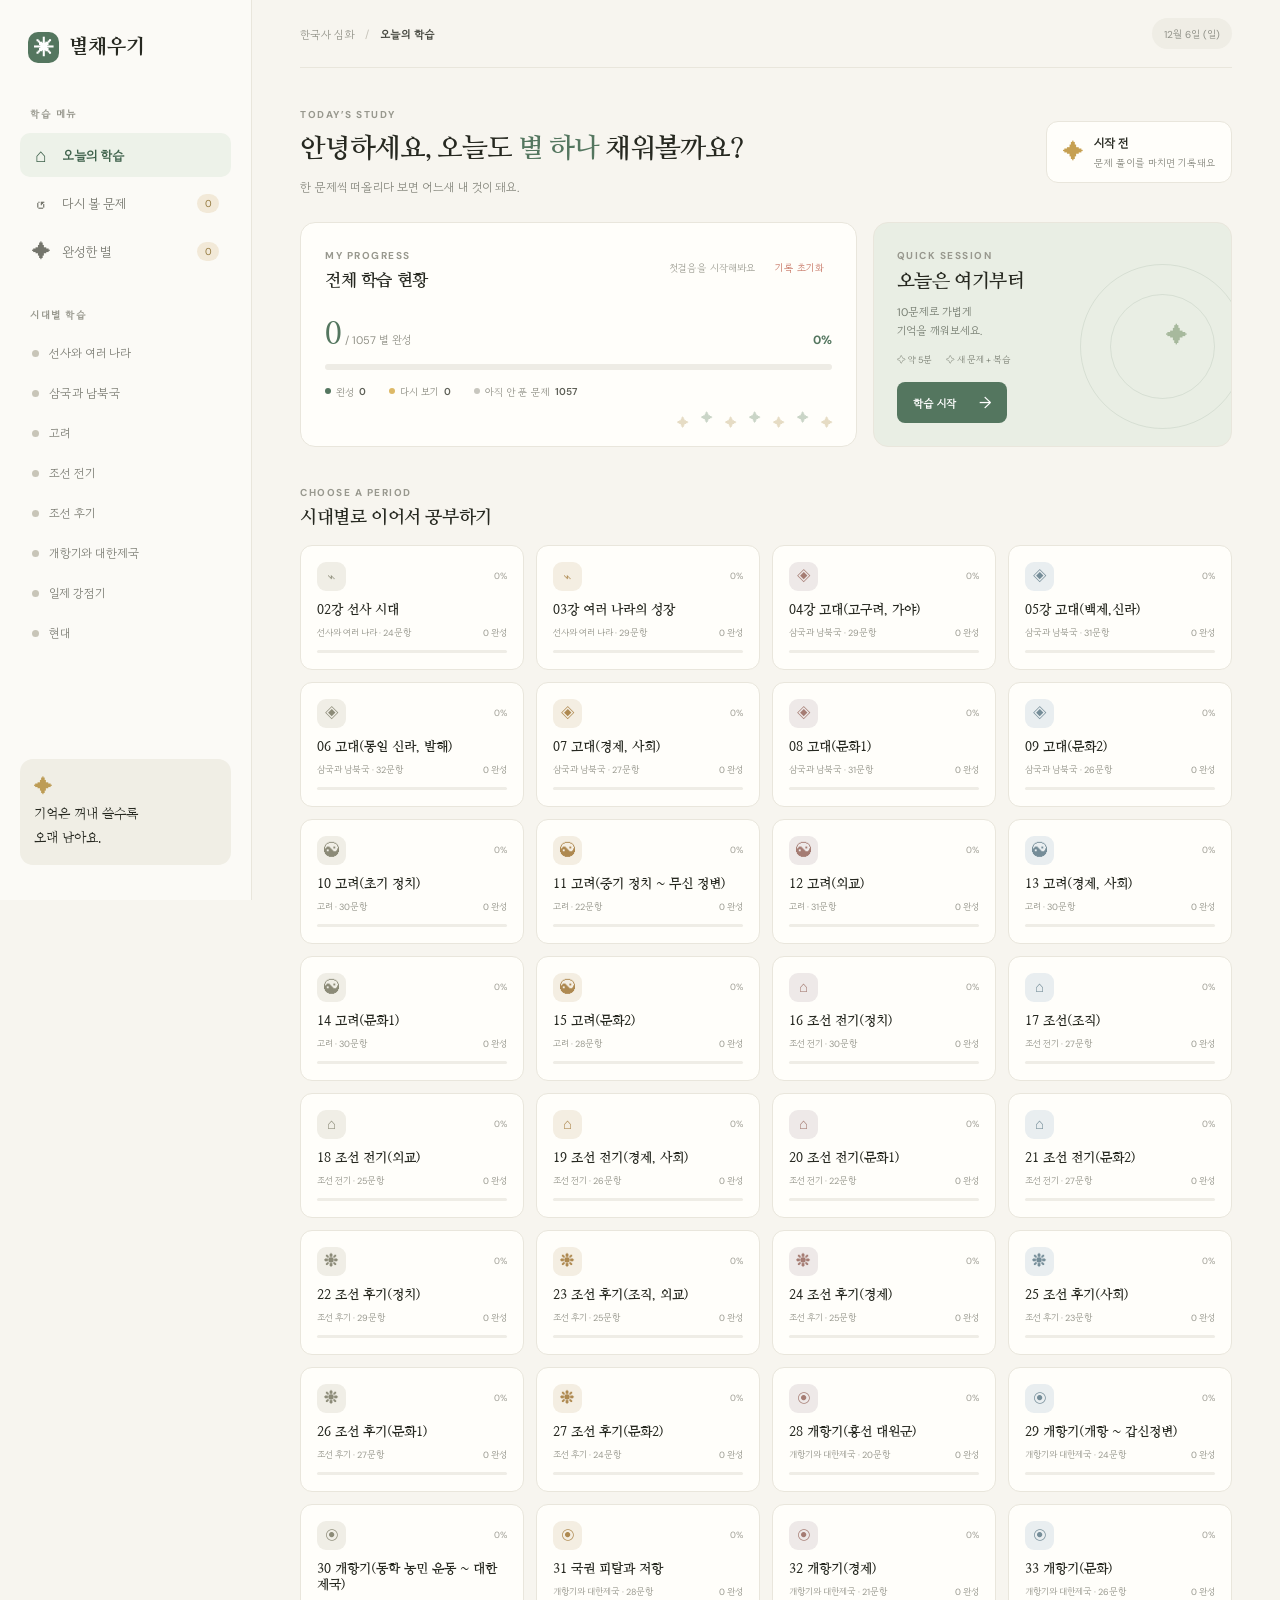
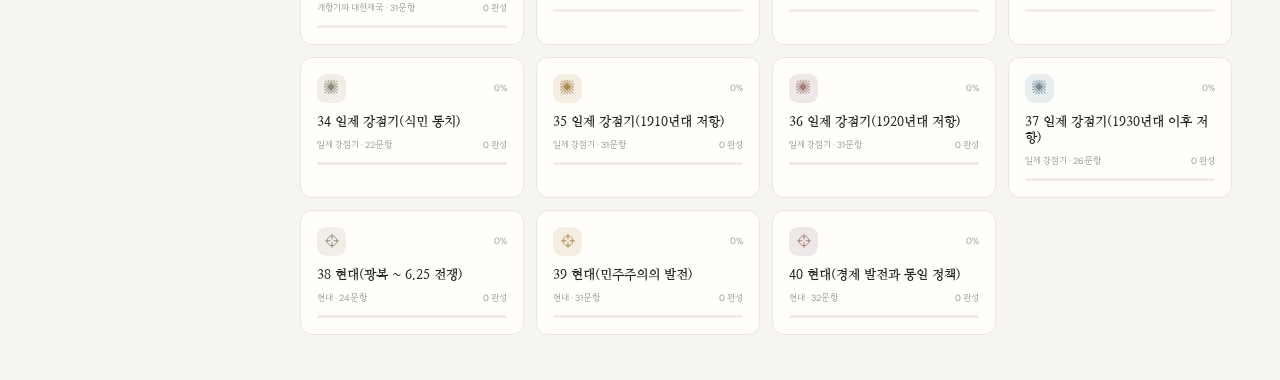
==== commit 70f59790: "Remove sound effects" ====
--- a/index.html
+++ b/index.html
@@ -10,7 +10,7 @@
     <link rel="manifest" href="manifest.webmanifest" />
     <link rel="icon" href="assets/star.svg" type="image/svg+xml" />
     <link rel="apple-touch-icon" href="assets/star.svg" />
-    <link rel="stylesheet" href="assets/styles.css?v=20261003-8" />
+    <link rel="stylesheet" href="assets/styles.css?v=20261005-9" />
     <title>별채우기 — 한국사 암기</title>
   </head>
   <body>
@@ -33,7 +33,7 @@
       <main class="main-content">
         <header class="topbar">
           <div class="breadcrumb"><span>한국사 심화</span><span class="crumb-slash">/</span><strong id="breadcrumb-current">오늘의 학습</strong></div>
-          <div class="top-actions"><span class="date-chip" id="today-date"></span><button class="icon-button" id="sound-toggle" aria-label="효과음 설정">♪</button></div>
+          <div class="top-actions"><span class="date-chip" id="today-date"></span></div>
         </header>
 
         <section class="view active" id="home-view">
@@ -102,6 +102,6 @@
       <div class="mobile-period-overlay hidden" id="mobile-period-overlay"><section class="mobile-period-menu" role="dialog" aria-modal="true" aria-labelledby="mobile-period-title"><div class="mobile-period-heading"><h2 id="mobile-period-title">시대별 학습</h2><button id="close-mobile-period" type="button" aria-label="닫기">×</button></div><div id="mobile-period-list" class="mobile-period-list"></div></section></div>
     </div>
     <div class="toast" id="toast" role="status"></div>
-    <script src="assets/main.js?v=20261004-17"></script>
+    <script src="assets/main.js?v=20261005-23"></script>
   </body>
 </html>
--- a/assets/styles.css
+++ b/assets/styles.css
@@ -1,5 +1,5 @@
 @import url('https://fonts.googleapis.com/css2?family=DM+Sans:wght@400;500;600;700&family=Gowun+Dodum&family=Nanum+Myeongjo:wght@400;700;800&display=swap');
-:root{--paper:#f7f5ef;--white:#fffefa;--ink:#262820;--muted:#898a80;--line:#e9e6dc;--green:#54765f;--green-dark:#3f624c;--green-pale:#edf2e9;--gold:#ddb967;--coral:#c87968;--serif:'Nanum Myeongjo',serif;--sans:'DM Sans','Gowun Dodum',sans-serif}*{box-sizing:border-box}html{min-height:100%;background:var(--paper)}body{margin:0;color:var(--ink);font-family:var(--sans);font-size:14px;background:var(--paper);min-height:100vh;-webkit-font-smoothing:antialiased}button{font:inherit;color:inherit;border:0;cursor:pointer;-webkit-tap-highlight-color:transparent}.app-shell{min-height:100vh}.sidebar{width:252px;background:#fbfaf6;border-right:1px solid var(--line);position:fixed;inset:0 auto 0 0;padding:32px 20px 20px;display:flex;flex-direction:column;z-index:5}.brand{display:flex;align-items:center;gap:10px;text-decoration:none;color:var(--ink);font-family:var(--serif);font-size:20px;font-weight:800;margin:0 0 43px 8px}.brand-mark{display:grid;place-items:center;width:31px;height:31px;border-radius:10px;background:var(--green);color:#fff;font-family:var(--sans);font-size:20px}.side-label,.eyebrow{font-size:10px;letter-spacing:1.5px;font-weight:700;color:#98988e}.side-label{margin:0 0 12px 10px}.nav-list{display:grid;gap:4px}.nav-item{width:100%;height:44px;text-align:left;display:flex;align-items:center;gap:12px;background:transparent;border-radius:10px;padding:0 12px;color:#74756c;font-size:13px}.nav-item.active{background:var(--green-pale);color:var(--green-dark);font-weight:700}.nav-icon{width:18px;text-align:center;font-size:19px}.nav-count{margin-left:auto;min-width:22px;padding:3px 6px;text-align:center;background:#f2e9d8;color:#957a3f;border-radius:20px;font-size:10px}.course-label{margin-top:34px}.course-nav{display:grid;gap:2px;overflow:auto}.course-item{display:flex;align-items:center;gap:10px;height:38px;background:none;text-align:left;padding:0 12px;color:#7b7c73;border-radius:8px;font-size:12px}.course-item:hover,.course-item.selected{background:#f0eee6;color:var(--green-dark)}.course-dot{width:7px;height:7px;background:#c8c5b8;border-radius:50%}.course-item.selected .course-dot{background:var(--green)}.sidebar-note{margin-top:auto;margin-bottom:15px;background:#f0eee5;border-radius:13px;padding:15px 14px;position:relative}.sidebar-note p{font-family:var(--serif);font-size:13px;line-height:1.8;margin:4px 0 0}.note-spark{color:#bd9c55;font-size:19px}.main-content{margin-left:252px;padding:0 48px 45px;max-width:1600px}.topbar{height:68px;border-bottom:1px solid var(--line);display:flex;align-items:center;justify-content:space-between}.breadcrumb{display:flex;gap:11px;align-items:center;font-size:11px;color:#929288}.breadcrumb strong{color:#45473f;font-weight:600}.crumb-slash{color:#c6c3b9}.top-actions{display:flex;align-items:center;gap:12px}.date-chip{font-size:10px;color:#8f9087;background:#efede5;border-radius:20px;padding:8px 12px}.icon-button{width:31px;height:31px;border-radius:50%;background:#efede5;color:#73756c}.view{display:none}.view.active{display:block}.welcome-row{display:flex;justify-content:space-between;align-items:center;padding:40px 0 26px}.welcome-row h1{font-family:var(--serif);font-size:27px;line-height:1.5;letter-spacing:-1px;margin:8px 0}.welcome-row h1 span{color:var(--green)}.welcome-copy{margin:0;color:#85867c;font-size:12px}.streak-card{display:flex;align-items:center;gap:10px;background:#fffefa;border:1px solid var(--line);padding:12px 16px;border-radius:12px}.streak-icon{color:#c6a052;font-size:21px}.streak-card strong,.streak-card small{display:block}.streak-card strong{font-size:12px}.streak-card small{font-size:10px;color:var(--muted);margin-top:3px}.overview-grid{display:grid;grid-template-columns:1.55fr 1fr;gap:16px}.panel{border:1px solid var(--line);border-radius:15px;background:var(--white);min-height:225px;position:relative;overflow:hidden}.progress-panel{padding:22px 24px}.panel-heading{display:flex;justify-content:space-between;align-items:center}.panel h2,.section-heading h2{font-family:var(--serif);font-size:17px;margin:7px 0 0;letter-spacing:-.4px}.progress-caption{font-size:10px;color:#a0a096}.progress-main{display:flex;align-items:baseline;justify-content:space-between;margin-top:24px}.progress-number strong{font-family:var(--serif);font-size:31px;font-weight:700;color:var(--green)}.progress-number span{font-size:11px;color:#929288}.progress-percent{font-weight:700;color:var(--green);font-size:12px}.progress-track,.study-progress-track{height:6px;border-radius:10px;background:#eeece5;overflow:hidden}.progress-track{margin-top:10px}.progress-fill,.study-progress-fill{height:100%;width:0;background:var(--green);border-radius:inherit;transition:width .35s}.progress-footer{display:flex;gap:23px;margin-top:14px;font-size:10px;color:#929288}.progress-footer span{display:flex;align-items:center;gap:5px}.progress-footer b{color:#5e6057;font-weight:600}.dot{width:6px;height:6px;border-radius:50%;display:inline-block}.dot-done{background:var(--green)}.dot-review{background:var(--gold)}.dot-new{background:#c8c7bf}.mini-stars{position:absolute;right:23px;bottom:15px;color:#e6dcc4;display:flex;gap:12px;font-size:12px}.mini-stars span:nth-child(2n){transform:translateY(-5px);color:#cad5c7}.session-panel{padding:22px 23px;background:#e9eee4}.session-panel h2{font-size:19px;position:relative;z-index:1}.session-panel p{color:#777e72;font-size:11px;line-height:1.8;margin:9px 0 11px;position:relative;z-index:1}.session-meta{display:flex;gap:14px;color:#82877b;font-size:9px;position:relative;z-index:1}.primary-button{height:41px;border-radius:8px;background:var(--green);color:white;padding:0 16px;font-size:11px;font-weight:700;display:inline-flex;align-items:center;justify-content:center;gap:23px;transition:background .2s,transform .2s}.primary-button:hover{background:var(--green-dark);transform:translateY(-1px)}.session-panel .primary-button{margin-top:16px;position:relative;z-index:1}.session-panel .primary-button span,.check-button span,.review-start span{font-size:16px;font-weight:400}.orbit{position:absolute;border:1px solid rgba(84,118,95,.13);border-radius:50%;width:165px;height:165px;right:-14px;top:41px}.orbit-two{width:105px;height:105px;right:16px;top:71px}.session-star{position:absolute;right:43px;top:98px;color:#a7b99d;font-size:22px}.section-heading{display:flex;justify-content:space-between;align-items:flex-end;margin:35px 0 15px}.section-heading h2{font-size:18px}.text-button{background:none;color:#85867c;font-size:10px;padding:6px 0}.text-button span{color:var(--green);margin-left:5px}.course-grid{display:grid;grid-template-columns:repeat(4,minmax(0,1fr));gap:12px}.course-card{border:1px solid var(--line);border-radius:12px;background:var(--white);min-height:120px;padding:16px;cursor:pointer;transition:transform .2s,border-color .2s;position:relative}.course-card:hover{transform:translateY(-2px);border-color:#b5c4b0}.course-card-top{display:flex;justify-content:space-between;align-items:center}.course-icon{width:29px;height:29px;background:#f0eee6;border-radius:9px;display:grid;place-items:center;color:#8c8b78;font-size:15px}.course-card:nth-child(4n+2) .course-icon{background:#f4eee2;color:#ae8950}.course-card:nth-child(4n+3) .course-icon{background:#eee9e8;color:#a57c73}.course-card:nth-child(4n+4) .course-icon{background:#e9eef0;color:#758d98}.course-completion{font-size:9px;color:#a09f96}.course-card h3{font-family:var(--serif);font-size:13px;margin:12px 0 7px}.course-meta{font-size:9px;color:#99998f;display:flex;justify-content:space-between}.course-mini-track{height:3px;background:#efede6;border-radius:9px;margin-top:11px}.course-mini-fill{height:100%;background:var(--green);border-radius:inherit}.bottom-tip{margin-top:20px;border-top:1px solid var(--line);padding:16px 2px;display:flex;align-items:center;gap:10px;color:#818278}.bottom-tip>span:first-child{font-size:17px;color:#b49b62}.bottom-tip p{font-family:var(--serif);font-size:11px;margin:0}.tip-label{margin-left:auto;font-size:9px;color:#aaa99f}.study-top{display:grid;grid-template-columns:1fr auto 1fr;align-items:center;padding:22px 0 15px}.back-button{justify-self:start;background:none;color:#85867c;font-size:12px;padding:8px 0}.back-button span{margin-left:6px}.study-context{font-size:11px;color:#73776d}.study-counter{justify-self:end;font-size:12px;color:#55594f}.study-counter i{font-style:normal;color:#b6b6ad;margin:0 5px}.study-progress-track{height:4px}.study-progress-fill{background:#92a68e}.study-layout{display:grid;grid-template-columns:minmax(0,1fr) 270px;gap:20px;max-width:1080px;margin:45px auto 0}.question-card{background:var(--white);border:1px solid var(--line);border-radius:17px;padding:33px 37px 28px;min-height:400px;box-shadow:0 8px 30px rgba(66,66,45,.025)}.question-kicker{display:flex;align-items:center;gap:9px}.question-number{font-family:var(--serif);font-size:13px;font-weight:700;color:var(--green);background:var(--green-pale);border-radius:7px;padding:6px 8px}.question-tag{font-size:10px;color:#88897f}.question-type{margin-left:auto;font-size:9px;color:#a0a096;background:#f2f0e9;border-radius:20px;padding:6px 10px}.question-text{font-family:var(--serif);font-size:22px;line-height:2.1;letter-spacing:-.7px;font-weight:700;margin:35px 0 9px;word-break:keep-all}.blank-input{font:700 18px var(--sans);color:var(--green-dark);border:0;border-bottom:2px solid #b9c8b4;border-radius:0;background:#f2f5ef;width:90px;min-width:48px;max-width:175px;text-align:center;padding:4px 7px;outline:none;vertical-align:baseline}.blank-input:focus{border-color:var(--green);background:#edf2e9}.blank-input.correct{color:var(--green);border-color:var(--green)}.blank-input.wrong{color:var(--coral);border-color:var(--coral);background:#fbefeb}.question-hint{font-size:10px;color:#a09f96;margin:0 0 25px}.answer-area{display:grid;grid-template-columns:repeat(2,minmax(0,1fr));gap:11px}.answer-field label{display:block;font-size:9px;color:#95958b;margin-bottom:6px}.answer-field input{width:100%;height:42px;border:1px solid #e8e6dc;background:#fbfaf6;border-radius:8px;padding:0 11px;font-size:13px;outline:none}.answer-field input:focus{border-color:#9aad94;box-shadow:0 0 0 3px rgba(84,118,95,.08)}.answer-actions{display:flex;align-items:center;justify-content:space-between;margin-top:22px}.hint-button{background:none;color:#85867c;font-size:10px}.hint-button span{margin-left:4px;color:var(--gold)}.check-button{min-width:133px}.result-box{margin-top:16px;border-radius:9px;padding:13px 15px;font-size:11px;line-height:1.7}.result-box.correct{background:#edf3e9;color:#496b52}.result-box.incorrect{background:#f8eeea;color:#a76253}.result-title{font-weight:700;margin-bottom:3px}.result-answer{font-family:var(--serif);font-weight:700}.result-actions{display:flex;gap:8px;margin-top:10px}.result-actions button{font-size:10px;padding:7px 10px;border-radius:6px;background:rgba(255,255,255,.65);color:inherit}.study-aside{border-radius:15px;background:#eeeee6;overflow:hidden;position:relative;min-height:400px;display:flex;flex-direction:column}.aside-star-art{height:188px;position:relative;display:grid;place-items:center;background:#e8ebe1}.star-ring{position:absolute;border:1px solid rgba(84,118,95,.2);border-radius:50%;width:125px;height:125px}.ring-b{width:165px;height:165px}.big-star{font-size:39px;color:#829a7d;text-shadow:0 0 24px rgba(133,163,126,.3)}.tiny-star{position:absolute;color:#bcaa76;font-size:13px}.t1{left:26%;top:30%}.t2{right:25%;top:26%;font-size:10px}.t3{right:30%;bottom:22%;font-size:10px}.aside-message{padding:18px 22px}.aside-message h3{font-family:var(--serif);font-size:15px;line-height:1.8;margin:8px 0}.aside-message p{color:#88897e;font-size:10px;line-height:1.7;margin:0}.session-score{margin-top:auto;border-top:1px solid #dedfd5;padding:14px 21px;display:flex;align-items:baseline;gap:7px;color:#88897f;font-size:10px}.session-score strong{font:700 21px var(--serif);color:var(--green)}.review-header{display:flex;justify-content:space-between;align-items:center;padding:41px 0 25px}.review-header h1{font:700 25px var(--serif);letter-spacing:-.6px;margin:9px 0}.review-header p{font-size:11px;color:#88897f;margin:0}.review-bubble{width:82px;height:82px;border:1px solid var(--line);background:var(--white);border-radius:50%;display:flex;flex-direction:column;align-items:center;justify-content:center;position:relative}.review-bubble>span{font-size:13px;color:var(--gold);position:absolute;top:7px;right:17px}.review-bubble strong{font:700 21px var(--serif);color:var(--green);margin-top:4px}.review-bubble small{font-size:8px;color:#9a9a90;margin-top:2px}.review-filter{display:flex;justify-content:space-between;align-items:center;border-bottom:1px solid var(--line)}.filter-tabs{display:flex;gap:19px}.filter-tab{background:none;padding:12px 1px;color:#8b8c83;font-size:10px;border-bottom:2px solid transparent}.filter-tab.active{color:var(--green-dark);font-weight:700;border-color:var(--green)}.filter-tab span{margin-left:4px;color:#aaa99f}.review-start{height:36px;margin-bottom:7px}.review-list{display:grid;gap:9px;padding-top:15px}.review-row{background:var(--white);border:1px solid var(--line);border-radius:11px;padding:14px 16px;display:grid;grid-template-columns:auto 1fr auto;align-items:center;gap:12px}.review-state{font-size:8px;border-radius:20px;padding:6px 8px;background:#f7ebe6;color:#ad6d5d;white-space:nowrap}.review-state.unsure{background:#f5f0e3;color:#aa8a4a}.review-row p{font:700 12px/1.8 var(--serif);margin:0}.review-row small{display:block;font:10px var(--sans);color:#98988d;margin-top:4px}.review-open{background:#f1f0e9;color:#74766c;border-radius:7px;padding:8px 11px;font-size:9px}.empty-state{text-align:center;padding:80px 15px;background:var(--white);border:1px dashed #dedbd0;border-radius:13px}.empty-state>span{font-size:29px;color:#bdad7e}.empty-state h3{font:700 17px var(--serif);margin:13px 0 7px}.empty-state p{font-size:11px;color:#8f9086;margin:0}.complete-card{max-width:550px;margin:66px auto 0;text-align:center;background:var(--white);border:1px solid var(--line);border-radius:18px;padding:35px 35px 31px;position:relative;overflow:hidden}.complete-art{height:110px;position:relative;display:grid;place-items:center;color:#879b7e}.complete-art>span:first-child{font-size:53px;text-shadow:0 0 24px #dbe4d6}.complete-art>span:nth-child(2){position:absolute;top:15px;left:31%;color:#c4aa69}.complete-art>span:nth-child(3){position:absolute;top:25px;right:30%;font-size:12px;color:#c4aa69}.complete-orbit{position:absolute;width:118px;height:118px;border:1px solid #e6e8dc;border-radius:50%}.complete-card h1{font:700 23px var(--serif);margin:10px 0}.complete-card>p{font-size:11px;color:#85867c}.complete-stats{display:flex;justify-content:center;align-items:center;gap:30px;margin:27px 0}.complete-stats div{display:grid;gap:5px}.complete-stats strong{font:700 21px var(--serif);color:var(--green)}.complete-stats span{font-size:9px;color:#93938a}.complete-stats i{height:28px;border-left:1px solid var(--line)}.complete-card>.primary-button{margin-top:2px}.mobile-nav{display:none}.toast{position:fixed;bottom:25px;left:50%;transform:translate(-50%,15px);padding:11px 16px;border-radius:9px;background:#33382f;color:#fff;font-size:11px;opacity:0;pointer-events:none;transition:.25s;z-index:20}.toast.show{opacity:1;transform:translate(-50%,0)}.hidden{display:none!important}
+:root{--paper:#f7f5ef;--white:#fffefa;--ink:#262820;--muted:#898a80;--line:#e9e6dc;--green:#54765f;--green-dark:#3f624c;--green-pale:#edf2e9;--gold:#ddb967;--coral:#c87968;--serif:'Nanum Myeongjo',serif;--sans:'DM Sans','Gowun Dodum',sans-serif}*{box-sizing:border-box}html{min-height:100%;background:var(--paper)}body{margin:0;color:var(--ink);font-family:var(--sans);font-size:14px;background:var(--paper);min-height:100vh;-webkit-font-smoothing:antialiased}button{font:inherit;color:inherit;border:0;cursor:pointer;-webkit-tap-highlight-color:transparent}.app-shell{min-height:100vh}.sidebar{width:252px;background:#fbfaf6;border-right:1px solid var(--line);position:fixed;inset:0 auto 0 0;padding:32px 20px 20px;display:flex;flex-direction:column;z-index:5}.brand{display:flex;align-items:center;gap:10px;text-decoration:none;color:var(--ink);font-family:var(--serif);font-size:20px;font-weight:800;margin:0 0 43px 8px}.brand-mark{display:grid;place-items:center;width:31px;height:31px;border-radius:10px;background:var(--green);color:#fff;font-family:var(--sans);font-size:20px}.side-label,.eyebrow{font-size:10px;letter-spacing:1.5px;font-weight:700;color:#98988e}.side-label{margin:0 0 12px 10px}.nav-list{display:grid;gap:4px}.nav-item{width:100%;height:44px;text-align:left;display:flex;align-items:center;gap:12px;background:transparent;border-radius:10px;padding:0 12px;color:#74756c;font-size:13px}.nav-item.active{background:var(--green-pale);color:var(--green-dark);font-weight:700}.nav-icon{width:18px;text-align:center;font-size:19px}.nav-count{margin-left:auto;min-width:22px;padding:3px 6px;text-align:center;background:#f2e9d8;color:#957a3f;border-radius:20px;font-size:10px}.course-label{margin-top:34px}.course-nav{display:grid;gap:2px;overflow:auto}.course-item{display:flex;align-items:center;gap:10px;height:38px;background:none;text-align:left;padding:0 12px;color:#7b7c73;border-radius:8px;font-size:12px}.course-item:hover,.course-item.selected{background:#f0eee6;color:var(--green-dark)}.course-dot{width:7px;height:7px;background:#c8c5b8;border-radius:50%}.course-item.selected .course-dot{background:var(--green)}.sidebar-note{margin-top:auto;margin-bottom:15px;background:#f0eee5;border-radius:13px;padding:15px 14px;position:relative}.sidebar-note p{font-family:var(--serif);font-size:13px;line-height:1.8;margin:4px 0 0}.note-spark{color:#bd9c55;font-size:19px}.main-content{margin-left:252px;padding:0 48px 45px;max-width:1600px}.topbar{height:68px;border-bottom:1px solid var(--line);display:flex;align-items:center;justify-content:space-between}.breadcrumb{display:flex;gap:11px;align-items:center;font-size:11px;color:#929288}.breadcrumb strong{color:#45473f;font-weight:600}.crumb-slash{color:#c6c3b9}.top-actions{display:flex;align-items:center;gap:12px}.date-chip{font-size:10px;color:#8f9087;background:#efede5;border-radius:20px;padding:8px 12px}.view{display:none}.view.active{display:block}.welcome-row{display:flex;justify-content:space-between;align-items:center;padding:40px 0 26px}.welcome-row h1{font-family:var(--serif);font-size:27px;line-height:1.5;letter-spacing:-1px;margin:8px 0}.welcome-row h1 span{color:var(--green)}.welcome-copy{margin:0;color:#85867c;font-size:12px}.streak-card{display:flex;align-items:center;gap:10px;background:#fffefa;border:1px solid var(--line);padding:12px 16px;border-radius:12px}.streak-icon{color:#c6a052;font-size:21px}.streak-card strong,.streak-card small{display:block}.streak-card strong{font-size:12px}.streak-card small{font-size:10px;color:var(--muted);margin-top:3px}.overview-grid{display:grid;grid-template-columns:1.55fr 1fr;gap:16px}.panel{border:1px solid var(--line);border-radius:15px;background:var(--white);min-height:225px;position:relative;overflow:hidden}.progress-panel{padding:22px 24px}.panel-heading{display:flex;justify-content:space-between;align-items:center}.panel h2,.section-heading h2{font-family:var(--serif);font-size:17px;margin:7px 0 0;letter-spacing:-.4px}.progress-caption{font-size:10px;color:#a0a096}.progress-main{display:flex;align-items:baseline;justify-content:space-between;margin-top:24px}.progress-number strong{font-family:var(--serif);font-size:31px;font-weight:700;color:var(--green)}.progress-number span{font-size:11px;color:#929288}.progress-percent{font-weight:700;color:var(--green);font-size:12px}.progress-track,.study-progress-track{height:6px;border-radius:10px;background:#eeece5;overflow:hidden}.progress-track{margin-top:10px}.progress-fill,.study-progress-fill{height:100%;width:0;background:var(--green);border-radius:inherit;transition:width .35s}.progress-footer{display:flex;gap:23px;margin-top:14px;font-size:10px;color:#929288}.progress-footer span{display:flex;align-items:center;gap:5px}.progress-footer b{color:#5e6057;font-weight:600}.dot{width:6px;height:6px;border-radius:50%;display:inline-block}.dot-done{background:var(--green)}.dot-review{background:var(--gold)}.dot-new{background:#c8c7bf}.mini-stars{position:absolute;right:23px;bottom:15px;color:#e6dcc4;display:flex;gap:12px;font-size:12px}.mini-stars span:nth-child(2n){transform:translateY(-5px);color:#cad5c7}.session-panel{padding:22px 23px;background:#e9eee4}.session-panel h2{font-size:19px;position:relative;z-index:1}.session-panel p{color:#777e72;font-size:11px;line-height:1.8;margin:9px 0 11px;position:relative;z-index:1}.session-meta{display:flex;gap:14px;color:#82877b;font-size:9px;position:relative;z-index:1}.primary-button{height:41px;border-radius:8px;background:var(--green);color:white;padding:0 16px;font-size:11px;font-weight:700;display:inline-flex;align-items:center;justify-content:center;gap:23px;transition:background .2s,transform .2s}.primary-button:hover{background:var(--green-dark);transform:translateY(-1px)}.session-panel .primary-button{margin-top:16px;position:relative;z-index:1}.session-panel .primary-button span,.check-button span,.review-start span{font-size:16px;font-weight:400}.orbit{position:absolute;border:1px solid rgba(84,118,95,.13);border-radius:50%;width:165px;height:165px;right:-14px;top:41px}.orbit-two{width:105px;height:105px;right:16px;top:71px}.session-star{position:absolute;right:43px;top:98px;color:#a7b99d;font-size:22px}.section-heading{display:flex;justify-content:space-between;align-items:flex-end;margin:35px 0 15px}.section-heading h2{font-size:18px}.text-button{background:none;color:#85867c;font-size:10px;padding:6px 0}.text-button span{color:var(--green);margin-left:5px}.course-grid{display:grid;grid-template-columns:repeat(4,minmax(0,1fr));gap:12px}.course-card{border:1px solid var(--line);border-radius:12px;background:var(--white);min-height:120px;padding:16px;cursor:pointer;transition:transform .2s,border-color .2s;position:relative}.course-card:hover{transform:translateY(-2px);border-color:#b5c4b0}.course-card-top{display:flex;justify-content:space-between;align-items:center}.course-icon{width:29px;height:29px;background:#f0eee6;border-radius:9px;display:grid;place-items:center;color:#8c8b78;font-size:15px}.course-card:nth-child(4n+2) .course-icon{background:#f4eee2;color:#ae8950}.course-card:nth-child(4n+3) .course-icon{background:#eee9e8;color:#a57c73}.course-card:nth-child(4n+4) .course-icon{background:#e9eef0;color:#758d98}.course-completion{font-size:9px;color:#a09f96}.course-card h3{font-family:var(--serif);font-size:13px;margin:12px 0 7px}.course-meta{font-size:9px;color:#99998f;display:flex;justify-content:space-between}.course-mini-track{height:3px;background:#efede6;border-radius:9px;margin-top:11px}.course-mini-fill{height:100%;background:var(--green);border-radius:inherit}.bottom-tip{margin-top:20px;border-top:1px solid var(--line);padding:16px 2px;display:flex;align-items:center;gap:10px;color:#818278}.bottom-tip>span:first-child{font-size:17px;color:#b49b62}.bottom-tip p{font-family:var(--serif);font-size:11px;margin:0}.tip-label{margin-left:auto;font-size:9px;color:#aaa99f}.study-top{display:grid;grid-template-columns:1fr auto 1fr;align-items:center;padding:22px 0 15px}.back-button{justify-self:start;background:none;color:#85867c;font-size:12px;padding:8px 0}.back-button span{margin-left:6px}.study-context{font-size:11px;color:#73776d}.study-counter{justify-self:end;font-size:12px;color:#55594f}.study-counter i{font-style:normal;color:#b6b6ad;margin:0 5px}.study-progress-track{height:4px}.study-progress-fill{background:#92a68e}.study-layout{display:grid;grid-template-columns:minmax(0,1fr) 270px;gap:20px;max-width:1080px;margin:45px auto 0}.question-card{background:var(--white);border:1px solid var(--line);border-radius:17px;padding:33px 37px 28px;min-height:400px;box-shadow:0 8px 30px rgba(66,66,45,.025)}.question-kicker{display:flex;align-items:center;gap:9px}.question-number{font-family:var(--serif);font-size:13px;font-weight:700;color:var(--green);background:var(--green-pale);border-radius:7px;padding:6px 8px}.question-tag{font-size:10px;color:#88897f}.question-type{margin-left:auto;font-size:9px;color:#a0a096;background:#f2f0e9;border-radius:20px;padding:6px 10px}.question-text{font-family:var(--serif);font-size:22px;line-height:2.1;letter-spacing:-.7px;font-weight:700;margin:35px 0 9px;word-break:keep-all}.blank-input{font:700 18px var(--sans);color:var(--green-dark);border:0;border-bottom:2px solid #b9c8b4;border-radius:0;background:#f2f5ef;width:90px;min-width:48px;max-width:175px;text-align:center;padding:4px 7px;outline:none;vertical-align:baseline}.blank-input:focus{border-color:var(--green);background:#edf2e9}.blank-input.correct{color:var(--green);border-color:var(--green)}.blank-input.wrong{color:var(--coral);border-color:var(--coral);background:#fbefeb}.question-hint{font-size:10px;color:#a09f96;margin:0 0 25px}.answer-area{display:grid;grid-template-columns:repeat(2,minmax(0,1fr));gap:11px}.answer-field label{display:block;font-size:9px;color:#95958b;margin-bottom:6px}.answer-field input{width:100%;height:42px;border:1px solid #e8e6dc;background:#fbfaf6;border-radius:8px;padding:0 11px;font-size:13px;outline:none}.answer-field input:focus{border-color:#9aad94;box-shadow:0 0 0 3px rgba(84,118,95,.08)}.answer-actions{display:flex;align-items:center;justify-content:space-between;margin-top:22px}.hint-button{background:none;color:#85867c;font-size:10px}.hint-button span{margin-left:4px;color:var(--gold)}.check-button{min-width:133px}.result-box{margin-top:16px;border-radius:9px;padding:13px 15px;font-size:11px;line-height:1.7}.result-box.correct{background:#edf3e9;color:#496b52}.result-box.incorrect{background:#f8eeea;color:#a76253}.result-title{font-weight:700;margin-bottom:3px}.result-answer{font-family:var(--serif);font-weight:700}.result-actions{display:flex;gap:8px;margin-top:10px}.result-actions button{font-size:10px;padding:7px 10px;border-radius:6px;background:rgba(255,255,255,.65);color:inherit}.study-aside{border-radius:15px;background:#eeeee6;overflow:hidden;position:relative;min-height:400px;display:flex;flex-direction:column}.aside-star-art{height:188px;position:relative;display:grid;place-items:center;background:#e8ebe1}.star-ring{position:absolute;border:1px solid rgba(84,118,95,.2);border-radius:50%;width:125px;height:125px}.ring-b{width:165px;height:165px}.big-star{font-size:39px;color:#829a7d;text-shadow:0 0 24px rgba(133,163,126,.3)}.tiny-star{position:absolute;color:#bcaa76;font-size:13px}.t1{left:26%;top:30%}.t2{right:25%;top:26%;font-size:10px}.t3{right:30%;bottom:22%;font-size:10px}.aside-message{padding:18px 22px}.aside-message h3{font-family:var(--serif);font-size:15px;line-height:1.8;margin:8px 0}.aside-message p{color:#88897e;font-size:10px;line-height:1.7;margin:0}.session-score{margin-top:auto;border-top:1px solid #dedfd5;padding:14px 21px;display:flex;align-items:baseline;gap:7px;color:#88897f;font-size:10px}.session-score strong{font:700 21px var(--serif);color:var(--green)}.review-header{display:flex;justify-content:space-between;align-items:center;padding:41px 0 25px}.review-header h1{font:700 25px var(--serif);letter-spacing:-.6px;margin:9px 0}.review-header p{font-size:11px;color:#88897f;margin:0}.review-bubble{width:82px;height:82px;border:1px solid var(--line);background:var(--white);border-radius:50%;display:flex;flex-direction:column;align-items:center;justify-content:center;position:relative}.review-bubble>span{font-size:13px;color:var(--gold);position:absolute;top:7px;right:17px}.review-bubble strong{font:700 21px var(--serif);color:var(--green);margin-top:4px}.review-bubble small{font-size:8px;color:#9a9a90;margin-top:2px}.review-filter{display:flex;justify-content:space-between;align-items:center;border-bottom:1px solid var(--line)}.filter-tabs{display:flex;gap:19px}.filter-tab{background:none;padding:12px 1px;color:#8b8c83;font-size:10px;border-bottom:2px solid transparent}.filter-tab.active{color:var(--green-dark);font-weight:700;border-color:var(--green)}.filter-tab span{margin-left:4px;color:#aaa99f}.review-start{height:36px;margin-bottom:7px}.review-list{display:grid;gap:9px;padding-top:15px}.review-row{background:var(--white);border:1px solid var(--line);border-radius:11px;padding:14px 16px;display:grid;grid-template-columns:auto 1fr auto;align-items:center;gap:12px}.review-state{font-size:8px;border-radius:20px;padding:6px 8px;background:#f7ebe6;color:#ad6d5d;white-space:nowrap}.review-state.unsure{background:#f5f0e3;color:#aa8a4a}.review-row p{font:700 12px/1.8 var(--serif);margin:0}.review-row small{display:block;font:10px var(--sans);color:#98988d;margin-top:4px}.review-open{background:#f1f0e9;color:#74766c;border-radius:7px;padding:8px 11px;font-size:9px}.empty-state{text-align:center;padding:80px 15px;background:var(--white);border:1px dashed #dedbd0;border-radius:13px}.empty-state>span{font-size:29px;color:#bdad7e}.empty-state h3{font:700 17px var(--serif);margin:13px 0 7px}.empty-state p{font-size:11px;color:#8f9086;margin:0}.complete-card{max-width:550px;margin:66px auto 0;text-align:center;background:var(--white);border:1px solid var(--line);border-radius:18px;padding:35px 35px 31px;position:relative;overflow:hidden}.complete-art{height:110px;position:relative;display:grid;place-items:center;color:#879b7e}.complete-art>span:first-child{font-size:53px;text-shadow:0 0 24px #dbe4d6}.complete-art>span:nth-child(2){position:absolute;top:15px;left:31%;color:#c4aa69}.complete-art>span:nth-child(3){position:absolute;top:25px;right:30%;font-size:12px;color:#c4aa69}.complete-orbit{position:absolute;width:118px;height:118px;border:1px solid #e6e8dc;border-radius:50%}.complete-card h1{font:700 23px var(--serif);margin:10px 0}.complete-card>p{font-size:11px;color:#85867c}.complete-stats{display:flex;justify-content:center;align-items:center;gap:30px;margin:27px 0}.complete-stats div{display:grid;gap:5px}.complete-stats strong{font:700 21px var(--serif);color:var(--green)}.complete-stats span{font-size:9px;color:#93938a}.complete-stats i{height:28px;border-left:1px solid var(--line)}.complete-card>.primary-button{margin-top:2px}.mobile-nav{display:none}.toast{position:fixed;bottom:25px;left:50%;transform:translate(-50%,15px);padding:11px 16px;border-radius:9px;background:#33382f;color:#fff;font-size:11px;opacity:0;pointer-events:none;transition:.25s;z-index:20}.toast.show{opacity:1;transform:translate(-50%,0)}.hidden{display:none!important}
 @media(min-width:1400px){.main-content{padding-left:64px;padding-right:64px}.course-card{min-height:132px;padding:18px}.panel{min-height:240px}.study-layout{margin-top:55px}.question-card{padding:39px 44px}.question-text{font-size:25px}}
 @media(max-width:1100px){.sidebar{width:220px;padding-left:15px;padding-right:15px}.main-content{margin-left:220px;padding-left:28px;padding-right:28px}.course-grid{grid-template-columns:repeat(3,minmax(0,1fr))}.overview-grid{grid-template-columns:1fr 1fr}.progress-footer{gap:12px}.study-layout{grid-template-columns:minmax(0,1fr) 225px;gap:14px}.question-card{padding:28px}.welcome-row h1{font-size:23px}}
 @media(max-width:760px){.sidebar{display:none}.main-content{margin:0;padding:0 19px 85px}.topbar{height:57px}.date-chip{display:none}.welcome-row{padding:26px 0 19px;align-items:flex-start}.welcome-row h1{font-size:21px}.welcome-copy{font-size:10px}.streak-card{padding:9px 11px;gap:7px}.streak-icon{font-size:17px}.streak-card strong{font-size:10px}.streak-card small{font-size:8px}.overview-grid{grid-template-columns:1fr;gap:10px}.panel{min-height:202px}.session-panel{min-height:205px}.section-heading{margin:26px 0 12px}.section-heading h2{font-size:15px}.course-grid{grid-template-columns:repeat(2,minmax(0,1fr));gap:9px}.course-card{padding:13px;min-height:112px}.course-card h3{font-size:12px}.bottom-tip{align-items:flex-start}.bottom-tip p{line-height:1.7}.tip-label{display:none}.study-top{padding-top:13px}.study-layout{display:block;margin-top:22px}.question-card{padding:23px 19px;min-height:0}.question-text{font-size:19px;line-height:2;margin:27px 0 8px}.question-hint{margin-bottom:19px}.answer-area{grid-template-columns:1fr 1fr}.study-aside{display:none}.study-context{font-size:10px}.back-button{font-size:10px}.review-header{padding:27px 0 19px}.review-header h1{font-size:20px}.review-bubble{width:67px;height:67px}.review-filter{align-items:flex-end}.filter-tabs{gap:12px}.filter-tab{font-size:9px}.review-row{grid-template-columns:auto 1fr;gap:8px;padding:12px}.review-row p{font-size:11px}.review-open{grid-column:2;justify-self:start}.complete-card{margin-top:35px;padding:27px 18px}.mobile-nav{height:61px;position:fixed;bottom:0;left:0;right:0;display:flex;justify-content:space-around;align-items:center;background:#fbfaf7;border-top:1px solid var(--line);z-index:10;padding-bottom:env(safe-area-inset-bottom)}.mobile-nav button{position:relative;background:none;color:#93938a;font-size:9px;display:grid;justify-items:center;gap:2px}.mobile-nav button span{font-size:20px}.mobile-nav button.active{color:var(--green-dark)}.mobile-nav em{font-style:normal;position:absolute;right:-12px;top:-3px;border-radius:9px;background:#e9debf;color:#857343;padding:1px 4px;font-size:8px}.study-progress-track{margin-bottom:0}.question-type{font-size:8px}.answer-actions{margin-top:17px}.check-button{height:39px}.result-actions{flex-wrap:wrap}}
@@ -12,7 +12,7 @@
 /* Keep the dashboard cards readable at tablet widths. */
 @media(max-width:1100px){.overview-grid{grid-template-columns:minmax(0,1fr)}.progress-panel .panel-heading{align-items:flex-start;gap:12px}.progress-panel .panel-heading>div:first-child{min-width:0}.progress-panel .panel-heading h2{white-space:nowrap}.progress-tools{flex-direction:column;align-items:flex-end;gap:3px;flex-shrink:0}.progress-caption{text-align:right}}
 @media(max-width:760px){.progress-panel .panel-heading{gap:8px}.progress-panel .panel-heading h2{font-size:15px}.progress-tools{gap:2px}.progress-caption{font-size:9px}}
-.icon-button svg{width:17px;height:17px;display:block;margin:auto;transform:translateX(1px);fill:none;stroke:currentColor;stroke-width:1.7;stroke-linecap:round;stroke-linejoin:round}
+
 .mobile-period-overlay{position:fixed;inset:0;z-index:12;background:#26282055;display:flex;align-items:flex-end;justify-content:center;padding:16px 16px calc(73px + env(safe-area-inset-bottom))}.mobile-period-menu{width:min(100%,440px);max-height:min(68vh,570px);overflow:auto;border:1px solid var(--line);border-radius:18px;background:var(--white);box-shadow:0 14px 50px #26282022;padding:17px 18px 15px}.mobile-period-heading{display:flex;align-items:center;justify-content:space-between;margin-bottom:10px}.mobile-period-heading h2{font:700 17px var(--serif);margin:0}.mobile-period-heading button{width:30px;height:30px;border-radius:50%;background:#f1f0e9;color:#707268;font-size:20px;line-height:1}.mobile-period-list{display:grid;gap:3px}.mobile-period-list button{height:43px;display:flex;align-items:center;gap:11px;padding:0 9px;text-align:left;border-radius:9px;background:transparent;color:#66695f;font-size:12px}.mobile-period-list button:hover,.mobile-period-list button:active{background:var(--green-pale);color:var(--green-dark)}.mobile-course-icon{width:24px;height:24px;display:grid;place-items:center;border-radius:7px;background:#f0eee5;color:#898575}.mobile-course-arrow{margin-left:auto;color:#aaa99f}
 /* Avoid iOS Safari's double-tap zoom on ordinary controls while preserving pinch zoom. */
 html,body,button,a,input,select{touch-action:manipulation}
